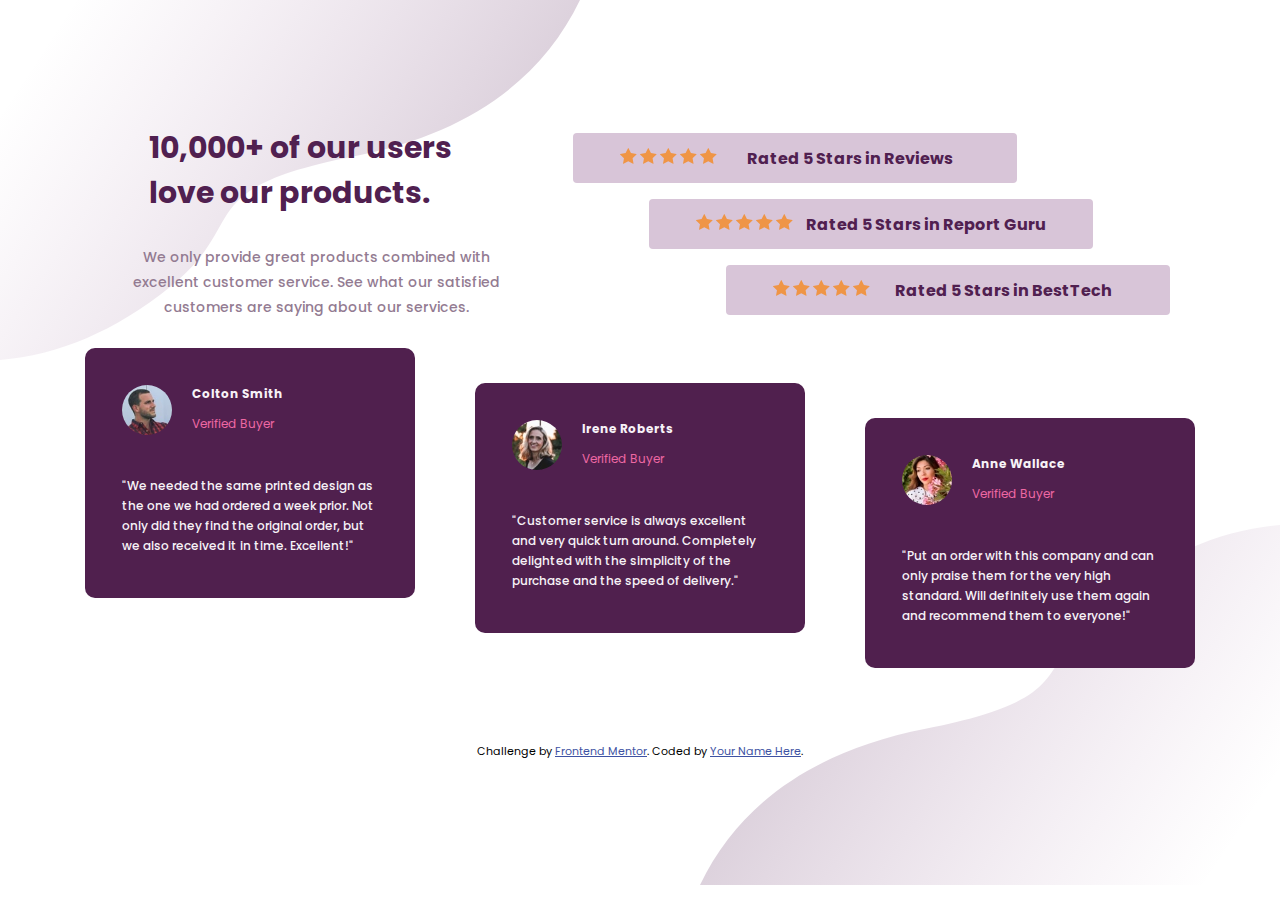
==== index.html @ 5b7b3eb3 ":frog:" ====
<!DOCTYPE html>
<html lang="en">

<head>
  <meta charset="UTF-8" />
  <meta name="viewport" content="width=device-width, initial-scale=1.0" />
  <!-- displays site properly based on user's device -->

  <link rel="icon" type="image/png" sizes="32x32" href="./images/favicon-32x32.png" />
  <link rel="stylesheet" href="styles.css" />
  <link rel="preconnect" href="https://fonts.googleapis.com">
  <link rel="preconnect" href="https://fonts.gstatic.com" crossorigin>
  <link
    href="https://fonts.googleapis.com/css2?family=League+Spartan:wght@100..900&family=Poppins:ital,wght@0,100;0,200;0,300;0,400;0,500;0,600;0,700;0,800;0,900;1,100;1,200;1,300;1,400;1,500;1,600;1,700;1,800;1,900&display=swap"
    rel="stylesheet">
  <title>Frontend Mentor | Social proof section</title>

</head>

<body>
  <div class="container">
    <header>
      <h1>10,000+ of our users love our products.</h1>
      <p>We only provide great products combined with excellent customer service.
        See what our satisfied customers are saying about our services.</p>
    </header>

    <div class="stars-container">
      <div class="stars star1">
        <div class="fivestars">
          <img src="/social-proof-section-master/images/icon-star.svg" alt="ala">
          <img src="/social-proof-section-master/images/icon-star.svg" alt="ala">
          <img src="/social-proof-section-master/images/icon-star.svg" alt="ala">
          <img src="/social-proof-section-master/images/icon-star.svg" alt="ala">
          <img src="/social-proof-section-master/images/icon-star.svg" alt="ala">
        </div>
        <h4>Rated 5 Stars in Reviews</h4>
      </div>

      <div class="stars star2">
        <div class="fivestars">
          <img src="/social-proof-section-master/images/icon-star.svg" alt="ala">
          <img src="/social-proof-section-master/images/icon-star.svg" alt="ala">
          <img src="/social-proof-section-master/images/icon-star.svg" alt="ala">
          <img src="/social-proof-section-master/images/icon-star.svg" alt="ala">
          <img src="/social-proof-section-master/images/icon-star.svg" alt="ala">
        </div>
        <h4>Rated 5 Stars in Report Guru</h4>
      </div>

      <div class="stars star3">
        <div class="fivestars">
          <img src="/social-proof-section-master/images/icon-star.svg" alt="ala">
          <img src="/social-proof-section-master/images/icon-star.svg" alt="ala">
          <img src="/social-proof-section-master/images/icon-star.svg" alt="ala">
          <img src="/social-proof-section-master/images/icon-star.svg" alt="ala">
          <img src="/social-proof-section-master/images/icon-star.svg" alt="ala">
        </div>
        <h4>Rated 5 Stars in BestTech</h4>
      </div>
    </div>

    <div class="cards-container">
      <div class="card card1">
        <img src="/social-proof-section-master/images/image-colton.jpg" alt="">
        <span class="name">Colton Smith</span>
        <span class="status">Verified Buyer</span>
        <p>"We needed the same printed design as the one we had ordered a week prior.
          Not only did they find the original order, but we also received it in time.
          Excellent!"</p>
      </div>

      <div class="card card2">
        <img src="/social-proof-section-master/images/image-irene.jpg" alt="">
        <span class="name">Irene Roberts</span>
        <span class="status">Verified Buyer</span>
        <p>"Customer service is always excellent and very quick turn around. Completely
          delighted with the simplicity of the purchase and the speed of delivery."</p>
      </div>

      <div class="card card3">
        <img src="/social-proof-section-master/images/image-anne.jpg" alt="">
        <span class="name">Anne Wallace</span>
        <span class="status">Verified Buyer</span>
        <p>"Put an order with this company and can only praise them for the very high
          standard. Will definitely use them again and recommend them to everyone!"</p>
      </div>

    </div>
    
    <footer>
      <div class="attribution">
        Challenge by
        <a href="https://www.frontendmentor.io?ref=challenge" target="_blank">Frontend Mentor</a>. Coded by <a
          href="#">Your
          Name Here</a>.
      </div>
    </footer>
  </div>
</body>

</html>
---- styles.css ----
* {
  margin: 0;
  padding: 0;
  box-sizing: border-box;
}

body
{
  background: url(/social-proof-section-master/images/bg-pattern-top-mobile.svg),url(/social-proof-section-master/images/bg-pattern-bottom-mobile.svg);
  background-repeat: no-repeat;
  background-position: top left, bottom right;
  font-family: 'Poppins', sans-serif;
}

.container {
  margin: 80px auto;
  display: flex;
  flex-direction: column;
}

/*--------------------------- header ---------------------------*/

header {
  margin-buttom: 30px;
}

header h1 {
  color:  hsl(300, 43%, 22%);
  font-size: 30px;
  font-weight: 700;
  line-height: 1.5;
  margin: 0 64px 30px 64px;
}

header p {
  color: hsl(303, 10%, 53%);
  text-align: center;
  line-height: 25px;
  font-size: 14px;
  font-weight: 500;
  margin: 0 28px 0 28px;
}

/*--------------------------- Footer ---------------------------*/
.stars-container{
  display: flex;
  flex-direction: column;
  align-items: center;
  margin-buttom: 30px;
}

.stars {
  background-color: hsl(300, 19%, 81%);
  border-radius: 4px;
  margin: 8px 0;
  width: 330px;
  height: 80px;
  padding: 15px;
  font-weight: 700;
  color: hsl(300, 43%, 22%);
  display: flex;
  flex-direction: column;
  justify-content: space-between;
  align-items: center;
}

.stars .fivestars{
  min-width: 110px;
}

.stars h4{
  min-width: 240px;
  text-align: center;
}

/*--------------------------- Cards ---------------------------*/
.cards-container{
  display: flex;
  flex-direction: column;
  justify-content: space-between;
  align-items: center;
  margin-bottom: 50px;
}

.card {
  background-color: hsl(303, 43%, 22%);
  border-radius: 10px;
  max-width: 330px;
  height: 250px;
  padding: 37px;
  margin: 16px 24px 0px 24px;
  color: hsl(300, 24%, 96%);
  font-size: 12px;
  display: grid;
  grid-template-columns: 1fr 10fr;
}

.card .name {
  font-weight: 700;
  grid-column: 2 / 3;
}

.card .status{
  color: hsl(333, 80%, 67%);
  grid-column: 2/3;
}

.card p{
  font-weight: 500;
  line-height: 20px;
  grid-column: 1/3;
  margin-top: 30px;
}

.card img {
  border-radius: 50%;
  width: 50px;
  margin-right: 20px;
  grid-column: 1/2;
  grid-row: 1/3;
}

/*--------------------------- Footer ---------------------------*/
.attribution {
    font-size: 11px;
    text-align: center;
  }

  .attribution a {
    color: hsl(228, 45%, 44%);
}

/*--------------------------- >375px ---------------------------*/
@media only screen and (min-width: 376px){
  .stars-container{
    padding: 0 25px;
  }
  
  .star1 {
    align-self: flex-start;
  }

  .star3 {
    align-self: flex-end;
  }

  .cards-container{
    padding: 0 14px;
  }

  .card1{
    align-self: flex-start;
  }

  .card3{
    align-self: flex-end;
  }
}

/*--------------------------- >768px ---------------------------*/
@media only screen and (min-width: 768px){
  body{
    background: url(/social-proof-section-master/images/bg-pattern-top-desktop.svg),url(/social-proof-section-master/images/bg-pattern-bottom-desktop.svg);
    background-repeat: no-repeat;
    background-position: top left, bottom right;
    background-size: 400px;
  }

  .stars{
    flex-direction: row;
    width: 444px;
    height: 50px;
    justify-content: center;

  }

  .cards-container {
    display: grid;
    grid-template-columns: 1fr 1fr;
  }

  .card1{
    grid-column: 1/2;
    justify-self: center;
  }
  
  .card2{
    grid-column: 2/3;
    justify-self: center;
  }

  .card3{
    grid-column: 1/3;
    grid-row: 2/3;
    justify-self: center;
  }
}

/*--------------------------- >894px ---------------------------*/
@media only screen and (min-width: 894px){
  .container{
    display: grid;
    grid-template-columns: repeat(12, 1fr);
    row-gap: 25px;
  }

  header{
    grid-column: 1/6;
  }

  .stars-container{
    grid-column: 6/-1;
  }

  .cards-container{
    grid-column: 1/-1;
  }

  footer {
    grid-column: 1/-1;
  }
}

/*--------------------------- >1160px ---------------------------*/
@media only screen and (min-width: 1160px){
  body {
    background-size: 580px;
  }
  .container {
    margin: 125px auto;
    max-width: 1110px;
  }
  .cards-container{
    display: flex;
    flex-direction: row;
    padding: 0;
    height: 320px;
  }
  .card{
    margin: 0;
  }
}

/*--------------------------- >1440px ---------------------------*/
@media only screen and (min-width: 1440px){
  header{
    max-width: 430px;
    margin: 0;
  }
  header h1{
    font-size: 45px;
    text-align: left;
    margin: 0;
    line-height: 45px;
  }
  header p{
    text-align: left;
    margin: 15px 0 30px 0;
  }
  .stars-container{
    grid-column: 7/-1;
    padding: 0;
  }
}
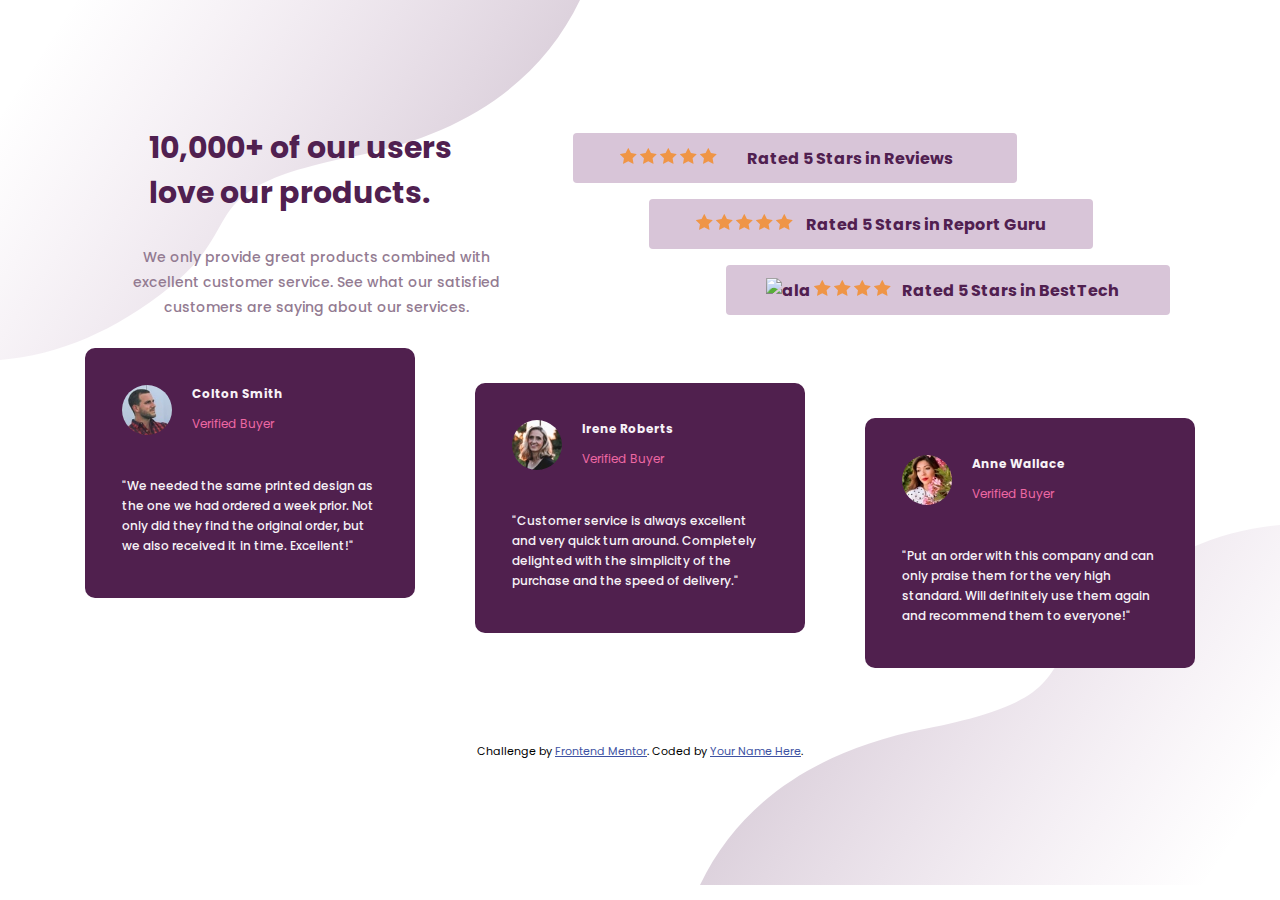
==== commit 2844cf3d: ":dog:" ====
--- a/index.html
+++ b/index.html
@@ -28,33 +28,33 @@
     <div class="stars-container">
       <div class="stars star1">
         <div class="fivestars">
-          <img src="/social-proof-section-master/images/icon-star.svg" alt="ala">
-          <img src="/social-proof-section-master/images/icon-star.svg" alt="ala">
-          <img src="/social-proof-section-master/images/icon-star.svg" alt="ala">
-          <img src="/social-proof-section-master/images/icon-star.svg" alt="ala">
-          <img src="/social-proof-section-master/images/icon-star.svg" alt="ala">
+          <img src="images/icon-star.svg" alt="ala">
+          <img src="images/icon-star.svg" alt="ala">
+          <img src="images/icon-star.svg" alt="ala">
+          <img src="images/icon-star.svg" alt="ala">
+          <img src="images/icon-star.svg" alt="ala">
         </div>
         <h4>Rated 5 Stars in Reviews</h4>
       </div>
 
       <div class="stars star2">
         <div class="fivestars">
-          <img src="/social-proof-section-master/images/icon-star.svg" alt="ala">
-          <img src="/social-proof-section-master/images/icon-star.svg" alt="ala">
-          <img src="/social-proof-section-master/images/icon-star.svg" alt="ala">
-          <img src="/social-proof-section-master/images/icon-star.svg" alt="ala">
-          <img src="/social-proof-section-master/images/icon-star.svg" alt="ala">
+          <img src="images/icon-star.svg" alt="ala">
+          <img src="images/icon-star.svg" alt="ala">
+          <img src="images/icon-star.svg" alt="ala">
+          <img src="images/icon-star.svg" alt="ala">
+          <img src="images/icon-star.svg" alt="ala">
         </div>
         <h4>Rated 5 Stars in Report Guru</h4>
       </div>
 
       <div class="stars star3">
         <div class="fivestars">
-          <img src="/social-proof-section-master/images/icon-star.svg" alt="ala">
-          <img src="/social-proof-section-master/images/icon-star.svg" alt="ala">
-          <img src="/social-proof-section-master/images/icon-star.svg" alt="ala">
-          <img src="/social-proof-section-master/images/icon-star.svg" alt="ala">
-          <img src="/social-proof-section-master/images/icon-star.svg" alt="ala">
+          <img src="/Frontend-mentor-social-proof-section-master/images/icon-star.svg" alt="ala">
+          <img src="images/icon-star.svg" alt="ala">
+          <img src="images/icon-star.svg" alt="ala">
+          <img src="images/icon-star.svg" alt="ala">
+          <img src="images/icon-star.svg" alt="ala">
         </div>
         <h4>Rated 5 Stars in BestTech</h4>
       </div>
@@ -62,7 +62,7 @@
 
     <div class="cards-container">
       <div class="card card1">
-        <img src="/social-proof-section-master/images/image-colton.jpg" alt="">
+        <img src="images/image-colton.jpg" alt="">
         <span class="name">Colton Smith</span>
         <span class="status">Verified Buyer</span>
         <p>"We needed the same printed design as the one we had ordered a week prior.
@@ -71,7 +71,7 @@
       </div>
 
       <div class="card card2">
-        <img src="/social-proof-section-master/images/image-irene.jpg" alt="">
+        <img src="images/image-irene.jpg" alt="">
         <span class="name">Irene Roberts</span>
         <span class="status">Verified Buyer</span>
         <p>"Customer service is always excellent and very quick turn around. Completely
@@ -79,7 +79,7 @@
       </div>
 
       <div class="card card3">
-        <img src="/social-proof-section-master/images/image-anne.jpg" alt="">
+        <img src="images/image-anne.jpg" alt="">
         <span class="name">Anne Wallace</span>
         <span class="status">Verified Buyer</span>
         <p>"Put an order with this company and can only praise them for the very high
--- a/styles.css
+++ b/styles.css
@@ -6,7 +6,7 @@
 
 body
 {
-  background: url(/social-proof-section-master/images/bg-pattern-top-mobile.svg),url(/social-proof-section-master/images/bg-pattern-bottom-mobile.svg);
+  background: url(images/bg-pattern-top-mobile.svg),url(images/bg-pattern-bottom-mobile.svg);
   background-repeat: no-repeat;
   background-position: top left, bottom right;
   font-family: 'Poppins', sans-serif;
@@ -160,7 +160,7 @@
 /*--------------------------- >768px ---------------------------*/
 @media only screen and (min-width: 768px){
   body{
-    background: url(/social-proof-section-master/images/bg-pattern-top-desktop.svg),url(/social-proof-section-master/images/bg-pattern-bottom-desktop.svg);
+    background: url(images/bg-pattern-top-desktop.svg),url(images/bg-pattern-bottom-desktop.svg);
     background-repeat: no-repeat;
     background-position: top left, bottom right;
     background-size: 400px;
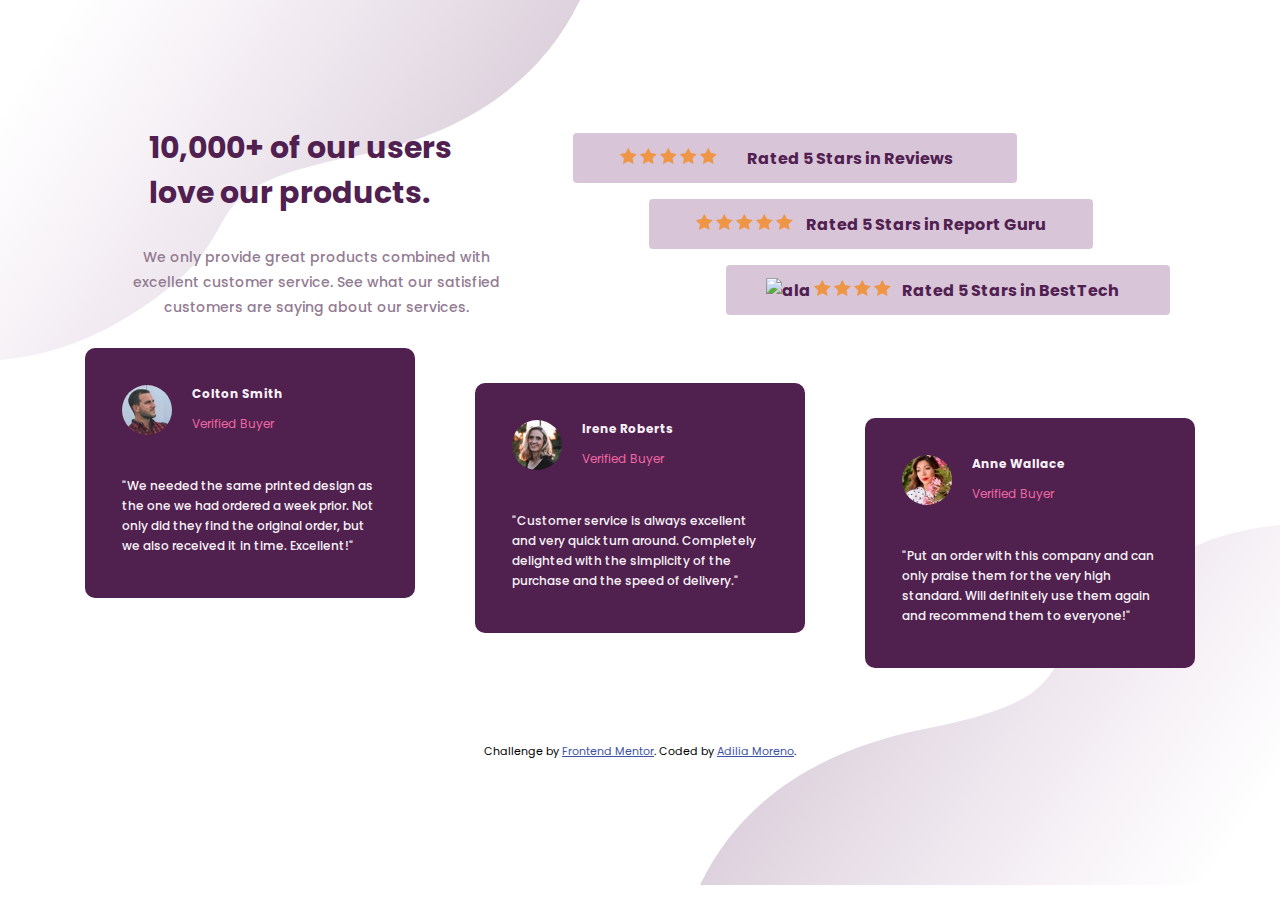
==== commit 05ba361f: ":tada:" ====
--- a/index.html
+++ b/index.html
@@ -92,8 +92,7 @@
       <div class="attribution">
         Challenge by
         <a href="https://www.frontendmentor.io?ref=challenge" target="_blank">Frontend Mentor</a>. Coded by <a
-          href="#">Your
-          Name Here</a>.
+          href="#">Adilia Moreno</a>.
       </div>
     </footer>
   </div>
